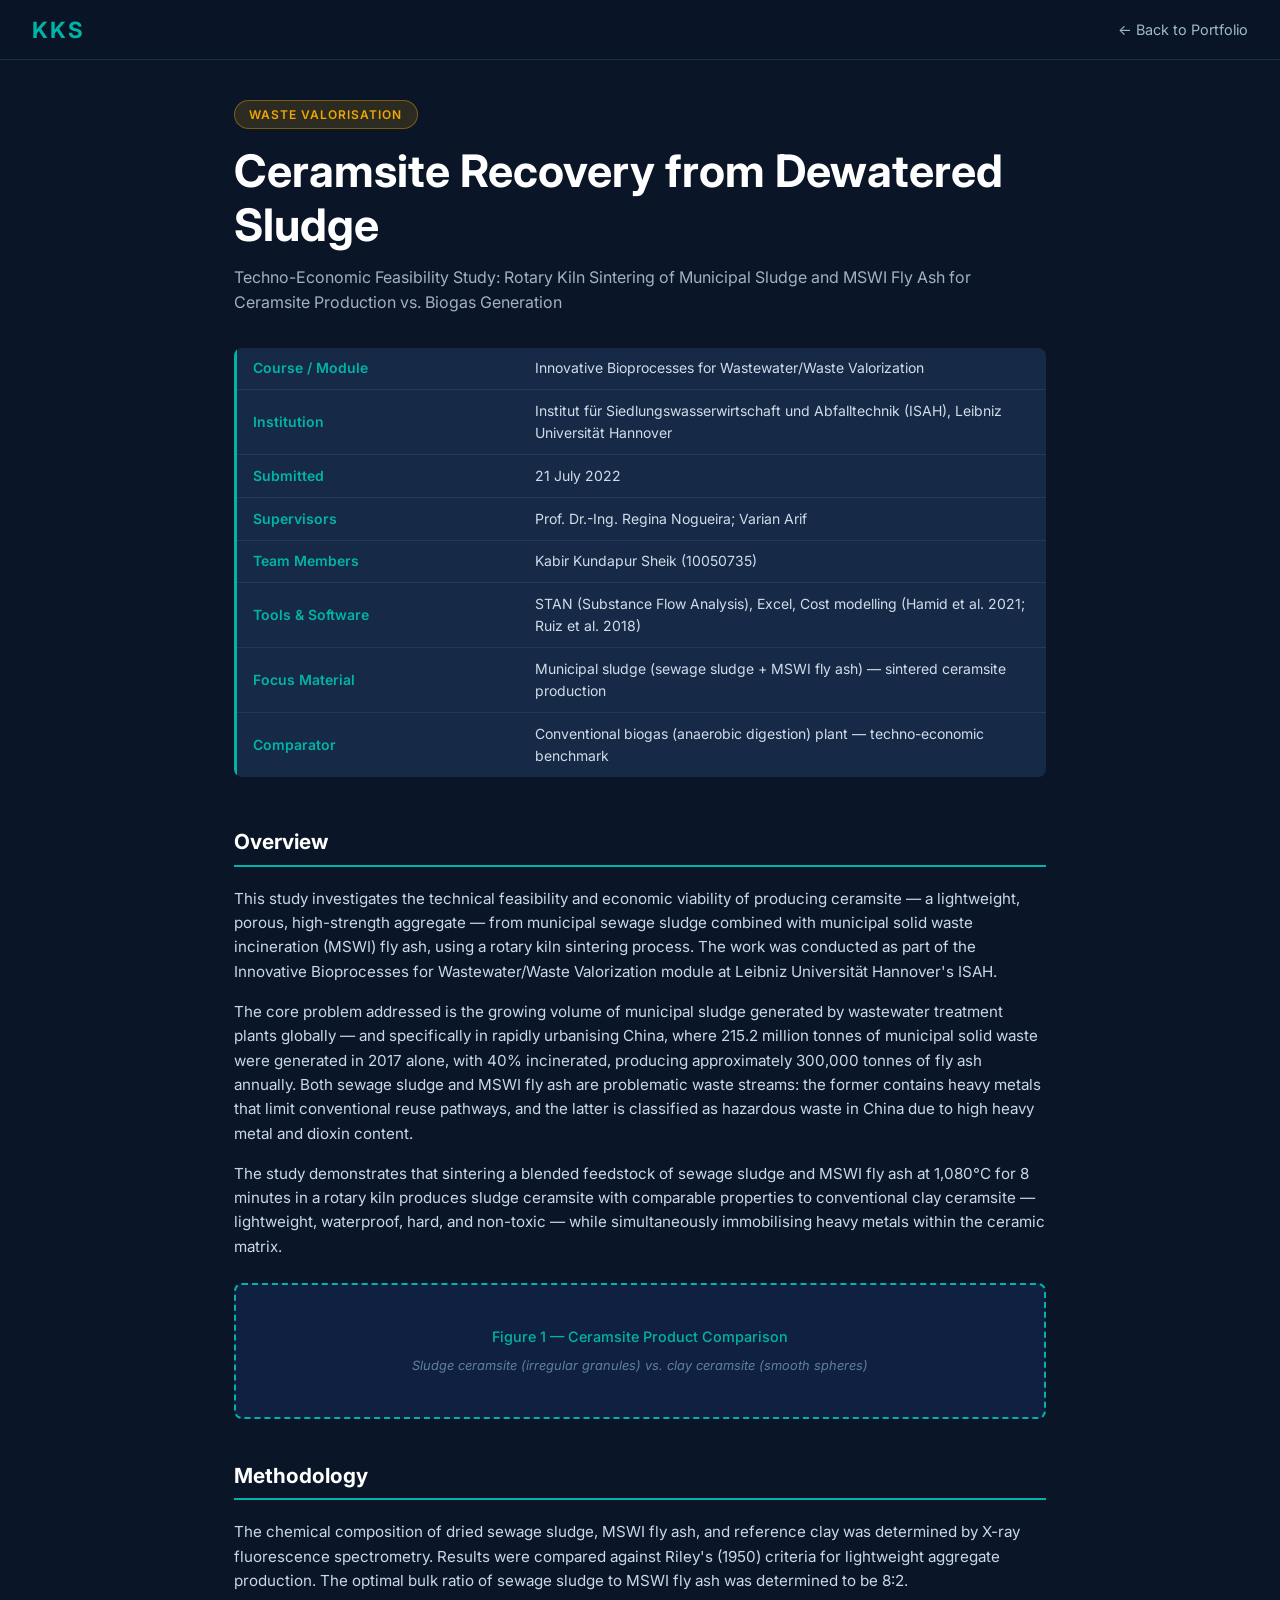
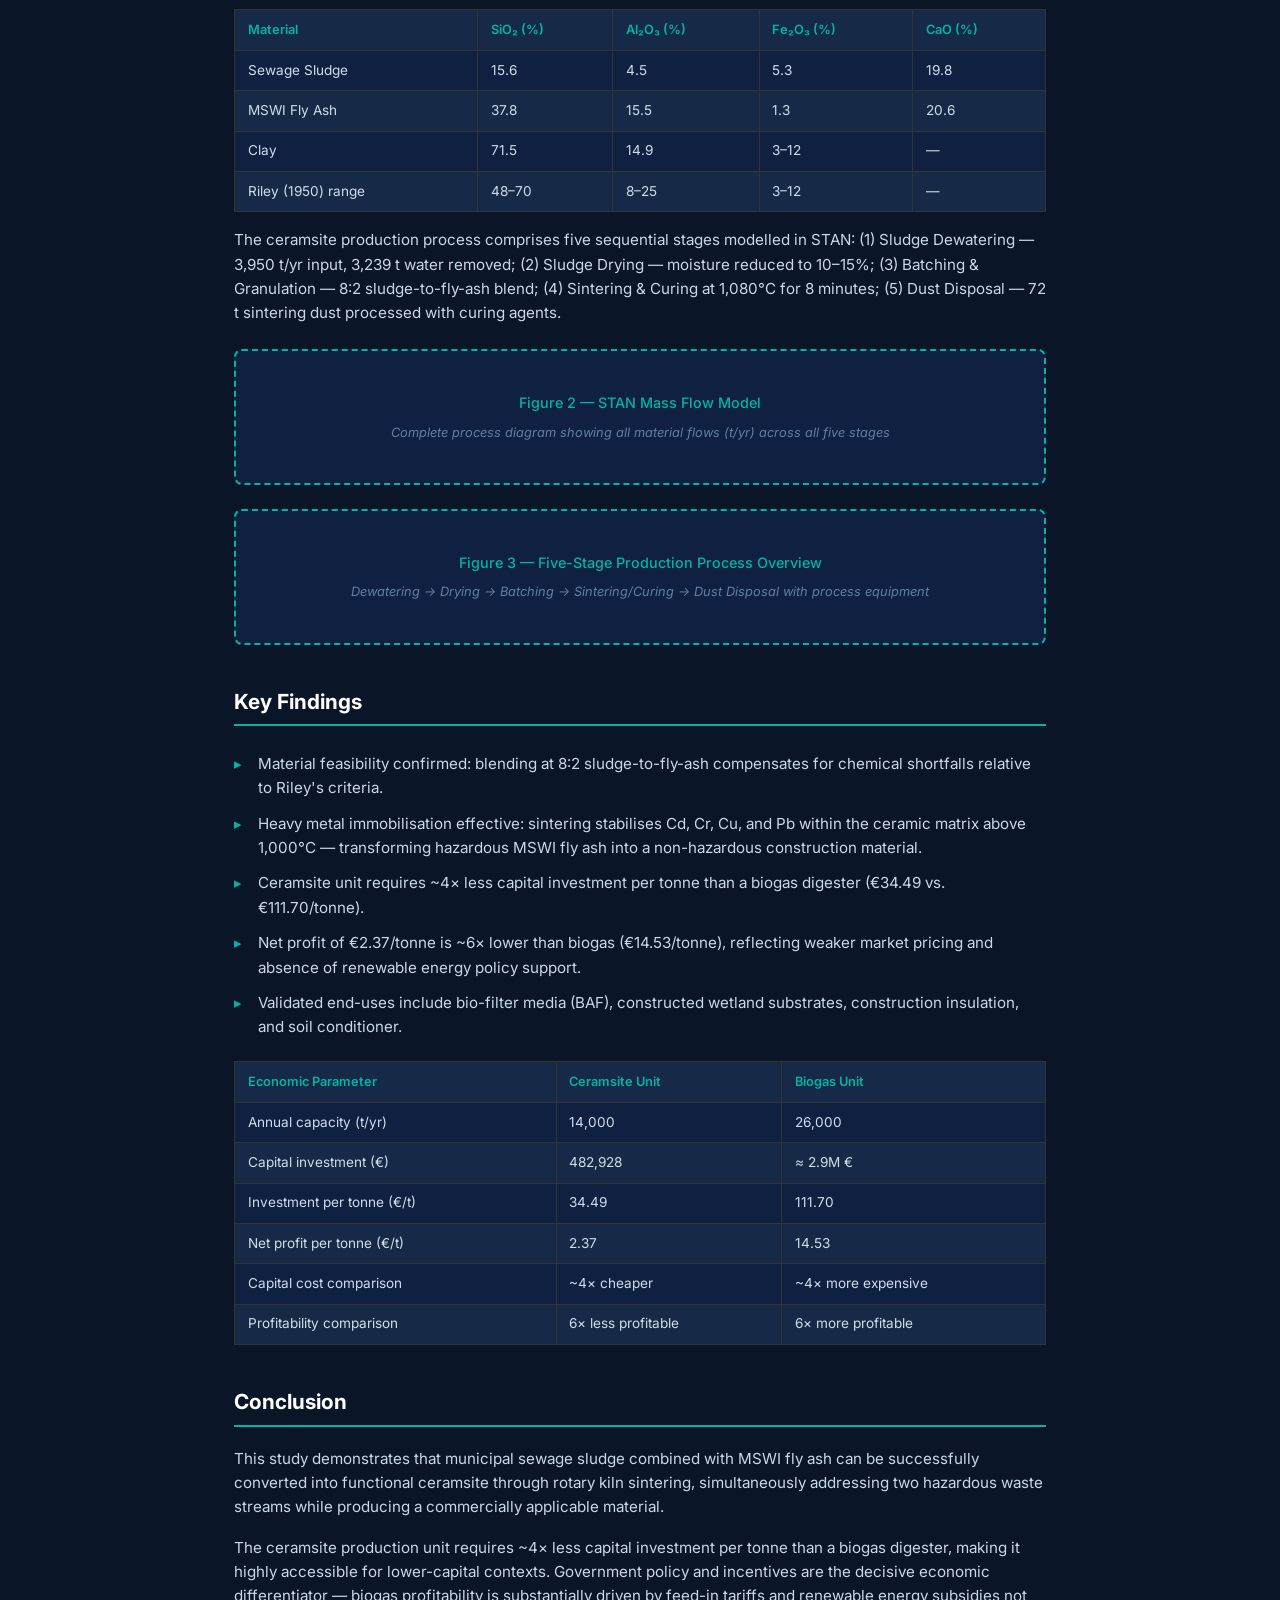
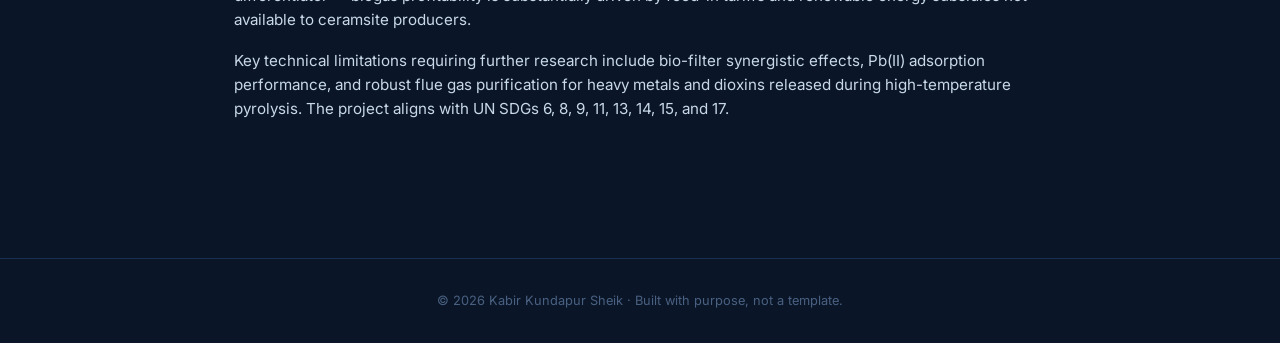
==== ceramsite.html @ ed8a861b "add 8 project detail pages" ====
<!DOCTYPE html>
<html lang="en">
<head>
<meta charset="UTF-8">
<meta name="viewport" content="width=device-width, initial-scale=1.0">
<title>Ceramsite Recovery from Dewatered Sludge | Kabir Kundapur Sheik</title>
<link href="https://fonts.googleapis.com/css2?family=Inter:wght@300;400;500;600;700&display=swap" rel="stylesheet">
<style>
*,*::before,*::after{box-sizing:border-box;margin:0;padding:0}
body{background:#0a1628;color:#fff;font-family:'Inter',sans-serif;line-height:1.6}
nav{position:fixed;top:0;left:0;right:0;z-index:100;background:rgba(10,22,40,0.96);backdrop-filter:blur(10px);border-bottom:1px solid #1a3050;display:flex;align-items:center;justify-content:space-between;padding:0 2rem;height:60px}
.nav-logo{color:#00b4a6;font-size:1.4rem;font-weight:700;text-decoration:none;letter-spacing:2px}
.nav-back{color:#a0b8cc;text-decoration:none;font-size:0.9rem;transition:color .2s}
.nav-back:hover{color:#00b4a6}
main{max-width:860px;margin:0 auto;padding:100px 1.5rem 4rem}
.hero{margin-bottom:3rem}
.category-pill{display:inline-block;background:rgba(240,165,0,.15);color:#f0a500;border:1px solid rgba(240,165,0,.4);border-radius:20px;padding:.25rem .9rem;font-size:.75rem;font-weight:600;text-transform:uppercase;letter-spacing:1px;margin-bottom:1rem}
.hero h1{font-size:clamp(1.8rem,4vw,2.8rem);font-weight:700;line-height:1.2;margin-bottom:.75rem}
.hero .subtitle{color:#a0b0c5;font-size:1rem;margin-bottom:2rem;line-height:1.6}
.meta-table{width:100%;border-collapse:collapse;background:#162947;border-radius:8px;overflow:hidden}
.meta-table tr{border-bottom:1px solid #1e3a5f}
.meta-table tr:last-child{border-bottom:none}
.meta-table td{padding:.6rem 1rem;font-size:.875rem}
.meta-table td:first-child{color:#00b4a6;font-weight:600;border-left:3px solid #00b4a6;width:35%;white-space:nowrap}
.meta-table td:last-child{color:#d0dde8}
.section{margin-bottom:2.5rem}
.section h2{font-size:1.3rem;font-weight:700;color:#fff;border-bottom:2px solid #00b4a6;padding-bottom:.4rem;margin-bottom:1.25rem}
.section p{color:#c8d8e8;margin-bottom:1rem;font-size:.95rem}
ul.project-list{list-style:none;padding:0}
ul.project-list li{color:#c8d8e8;font-size:.95rem;padding:.35rem 0 .35rem 1.5rem;position:relative}
ul.project-list li::before{content:'▸';color:#00b4a6;position:absolute;left:0}
.data-table-wrap{overflow-x:auto;margin:1rem 0}
.data-table{width:100%;border-collapse:collapse;min-width:420px}
.data-table th{background:#162947;color:#00b4a6;font-size:.8rem;font-weight:600;padding:.6rem .8rem;text-align:left;border:1px solid #333}
.data-table td{background:#0f2040;color:#d0dde8;font-size:.85rem;padding:.55rem .8rem;border:1px solid #333}
.data-table tr:nth-child(even) td{background:#162947}
.img-placeholder{background:#0f2040;border:2px dashed #00b4a6;border-radius:8px;padding:2.5rem 1rem;text-align:center;margin:1.5rem 0}
.img-placeholder .fig-label{color:#00b4a6;font-size:.9rem;font-weight:500}
.img-placeholder .fig-caption{color:#6080a0;font-size:.8rem;font-style:italic;margin-top:.5rem}
footer{text-align:center;color:#4a6080;font-size:.8rem;padding:2rem 1rem;border-top:1px solid #1a3050;margin-top:2rem}
@media(max-width:600px){nav{padding:0 1rem}main{padding:80px 1rem 3rem}.meta-table td:first-child{width:42%;white-space:normal}}
</style>
</head>
<body>
<nav>
  <a href="index.html" class="nav-logo">KKS</a>
  <a href="index.html" class="nav-back">← Back to Portfolio</a>
</nav>
<main>
  <div class="hero">
    <div class="category-pill">Waste Valorisation</div>
    <h1>Ceramsite Recovery from Dewatered Sludge</h1>
    <p class="subtitle">Techno-Economic Feasibility Study: Rotary Kiln Sintering of Municipal Sludge and MSWI Fly Ash for Ceramsite Production vs. Biogas Generation</p>
    <table class="meta-table">
      <tr><td>Course / Module</td><td>Innovative Bioprocesses for Wastewater/Waste Valorization</td></tr>
      <tr><td>Institution</td><td>Institut für Siedlungswasserwirtschaft und Abfalltechnik (ISAH), Leibniz Universität Hannover</td></tr>
      <tr><td>Submitted</td><td>21 July 2022</td></tr>
      <tr><td>Supervisors</td><td>Prof. Dr.-Ing. Regina Nogueira; Varian Arif</td></tr>
      <tr><td>Team Members</td><td>Kabir Kundapur Sheik (10050735)</td></tr>
      <tr><td>Tools &amp; Software</td><td>STAN (Substance Flow Analysis), Excel, Cost modelling (Hamid et al. 2021; Ruiz et al. 2018)</td></tr>
      <tr><td>Focus Material</td><td>Municipal sludge (sewage sludge + MSWI fly ash) — sintered ceramsite production</td></tr>
      <tr><td>Comparator</td><td>Conventional biogas (anaerobic digestion) plant — techno-economic benchmark</td></tr>
    </table>
  </div>

  <div class="section">
    <h2>Overview</h2>
    <p>This study investigates the technical feasibility and economic viability of producing ceramsite — a lightweight, porous, high-strength aggregate — from municipal sewage sludge combined with municipal solid waste incineration (MSWI) fly ash, using a rotary kiln sintering process. The work was conducted as part of the Innovative Bioprocesses for Wastewater/Waste Valorization module at Leibniz Universität Hannover's ISAH.</p>
    <p>The core problem addressed is the growing volume of municipal sludge generated by wastewater treatment plants globally — and specifically in rapidly urbanising China, where 215.2 million tonnes of municipal solid waste were generated in 2017 alone, with 40% incinerated, producing approximately 300,000 tonnes of fly ash annually. Both sewage sludge and MSWI fly ash are problematic waste streams: the former contains heavy metals that limit conventional reuse pathways, and the latter is classified as hazardous waste in China due to high heavy metal and dioxin content.</p>
    <p>The study demonstrates that sintering a blended feedstock of sewage sludge and MSWI fly ash at 1,080°C for 8 minutes in a rotary kiln produces sludge ceramsite with comparable properties to conventional clay ceramsite — lightweight, waterproof, hard, and non-toxic — while simultaneously immobilising heavy metals within the ceramic matrix.</p>
    <div class="img-placeholder">
      <div class="fig-label">Figure 1 — Ceramsite Product Comparison</div>
      <div class="fig-caption">Sludge ceramsite (irregular granules) vs. clay ceramsite (smooth spheres)</div>
    </div>
  </div>

  <div class="section">
    <h2>Methodology</h2>
    <p>The chemical composition of dried sewage sludge, MSWI fly ash, and reference clay was determined by X-ray fluorescence spectrometry. Results were compared against Riley's (1950) criteria for lightweight aggregate production. The optimal bulk ratio of sewage sludge to MSWI fly ash was determined to be 8:2.</p>

    <div class="data-table-wrap">
      <table class="data-table">
        <thead>
          <tr><th>Material</th><th>SiO₂ (%)</th><th>Al₂O₃ (%)</th><th>Fe₂O₃ (%)</th><th>CaO (%)</th></tr>
        </thead>
        <tbody>
          <tr><td>Sewage Sludge</td><td>15.6</td><td>4.5</td><td>5.3</td><td>19.8</td></tr>
          <tr><td>MSWI Fly Ash</td><td>37.8</td><td>15.5</td><td>1.3</td><td>20.6</td></tr>
          <tr><td>Clay</td><td>71.5</td><td>14.9</td><td>3–12</td><td>—</td></tr>
          <tr><td>Riley (1950) range</td><td>48–70</td><td>8–25</td><td>3–12</td><td>—</td></tr>
        </tbody>
      </table>
    </div>

    <p>The ceramsite production process comprises five sequential stages modelled in STAN: (1) Sludge Dewatering — 3,950 t/yr input, 3,239 t water removed; (2) Sludge Drying — moisture reduced to 10–15%; (3) Batching &amp; Granulation — 8:2 sludge-to-fly-ash blend; (4) Sintering &amp; Curing at 1,080°C for 8 minutes; (5) Dust Disposal — 72 t sintering dust processed with curing agents.</p>

    <div class="img-placeholder">
      <div class="fig-label">Figure 2 — STAN Mass Flow Model</div>
      <div class="fig-caption">Complete process diagram showing all material flows (t/yr) across all five stages</div>
    </div>
    <div class="img-placeholder">
      <div class="fig-label">Figure 3 — Five-Stage Production Process Overview</div>
      <div class="fig-caption">Dewatering → Drying → Batching → Sintering/Curing → Dust Disposal with process equipment</div>
    </div>
  </div>

  <div class="section">
    <h2>Key Findings</h2>
    <ul class="project-list">
      <li>Material feasibility confirmed: blending at 8:2 sludge-to-fly-ash compensates for chemical shortfalls relative to Riley's criteria.</li>
      <li>Heavy metal immobilisation effective: sintering stabilises Cd, Cr, Cu, and Pb within the ceramic matrix above 1,000°C — transforming hazardous MSWI fly ash into a non-hazardous construction material.</li>
      <li>Ceramsite unit requires ~4× less capital investment per tonne than a biogas digester (€34.49 vs. €111.70/tonne).</li>
      <li>Net profit of €2.37/tonne is ~6× lower than biogas (€14.53/tonne), reflecting weaker market pricing and absence of renewable energy policy support.</li>
      <li>Validated end-uses include bio-filter media (BAF), constructed wetland substrates, construction insulation, and soil conditioner.</li>
    </ul>

    <div class="data-table-wrap">
      <table class="data-table">
        <thead>
          <tr><th>Economic Parameter</th><th>Ceramsite Unit</th><th>Biogas Unit</th></tr>
        </thead>
        <tbody>
          <tr><td>Annual capacity (t/yr)</td><td>14,000</td><td>26,000</td></tr>
          <tr><td>Capital investment (€)</td><td>482,928</td><td>≈ 2.9M €</td></tr>
          <tr><td>Investment per tonne (€/t)</td><td>34.49</td><td>111.70</td></tr>
          <tr><td>Net profit per tonne (€/t)</td><td>2.37</td><td>14.53</td></tr>
          <tr><td>Capital cost comparison</td><td>~4× cheaper</td><td>~4× more expensive</td></tr>
          <tr><td>Profitability comparison</td><td>6× less profitable</td><td>6× more profitable</td></tr>
        </tbody>
      </table>
    </div>
  </div>

  <div class="section">
    <h2>Conclusion</h2>
    <p>This study demonstrates that municipal sewage sludge combined with MSWI fly ash can be successfully converted into functional ceramsite through rotary kiln sintering, simultaneously addressing two hazardous waste streams while producing a commercially applicable material.</p>
    <p>The ceramsite production unit requires ~4× less capital investment per tonne than a biogas digester, making it highly accessible for lower-capital contexts. Government policy and incentives are the decisive economic differentiator — biogas profitability is substantially driven by feed-in tariffs and renewable energy subsidies not available to ceramsite producers.</p>
    <p>Key technical limitations requiring further research include bio-filter synergistic effects, Pb(II) adsorption performance, and robust flue gas purification for heavy metals and dioxins released during high-temperature pyrolysis. The project aligns with UN SDGs 6, 8, 9, 11, 13, 14, 15, and 17.</p>
  </div>
</main>
<footer>© 2026 Kabir Kundapur Sheik · Built with purpose, not a template.</footer>
</body>
</html>
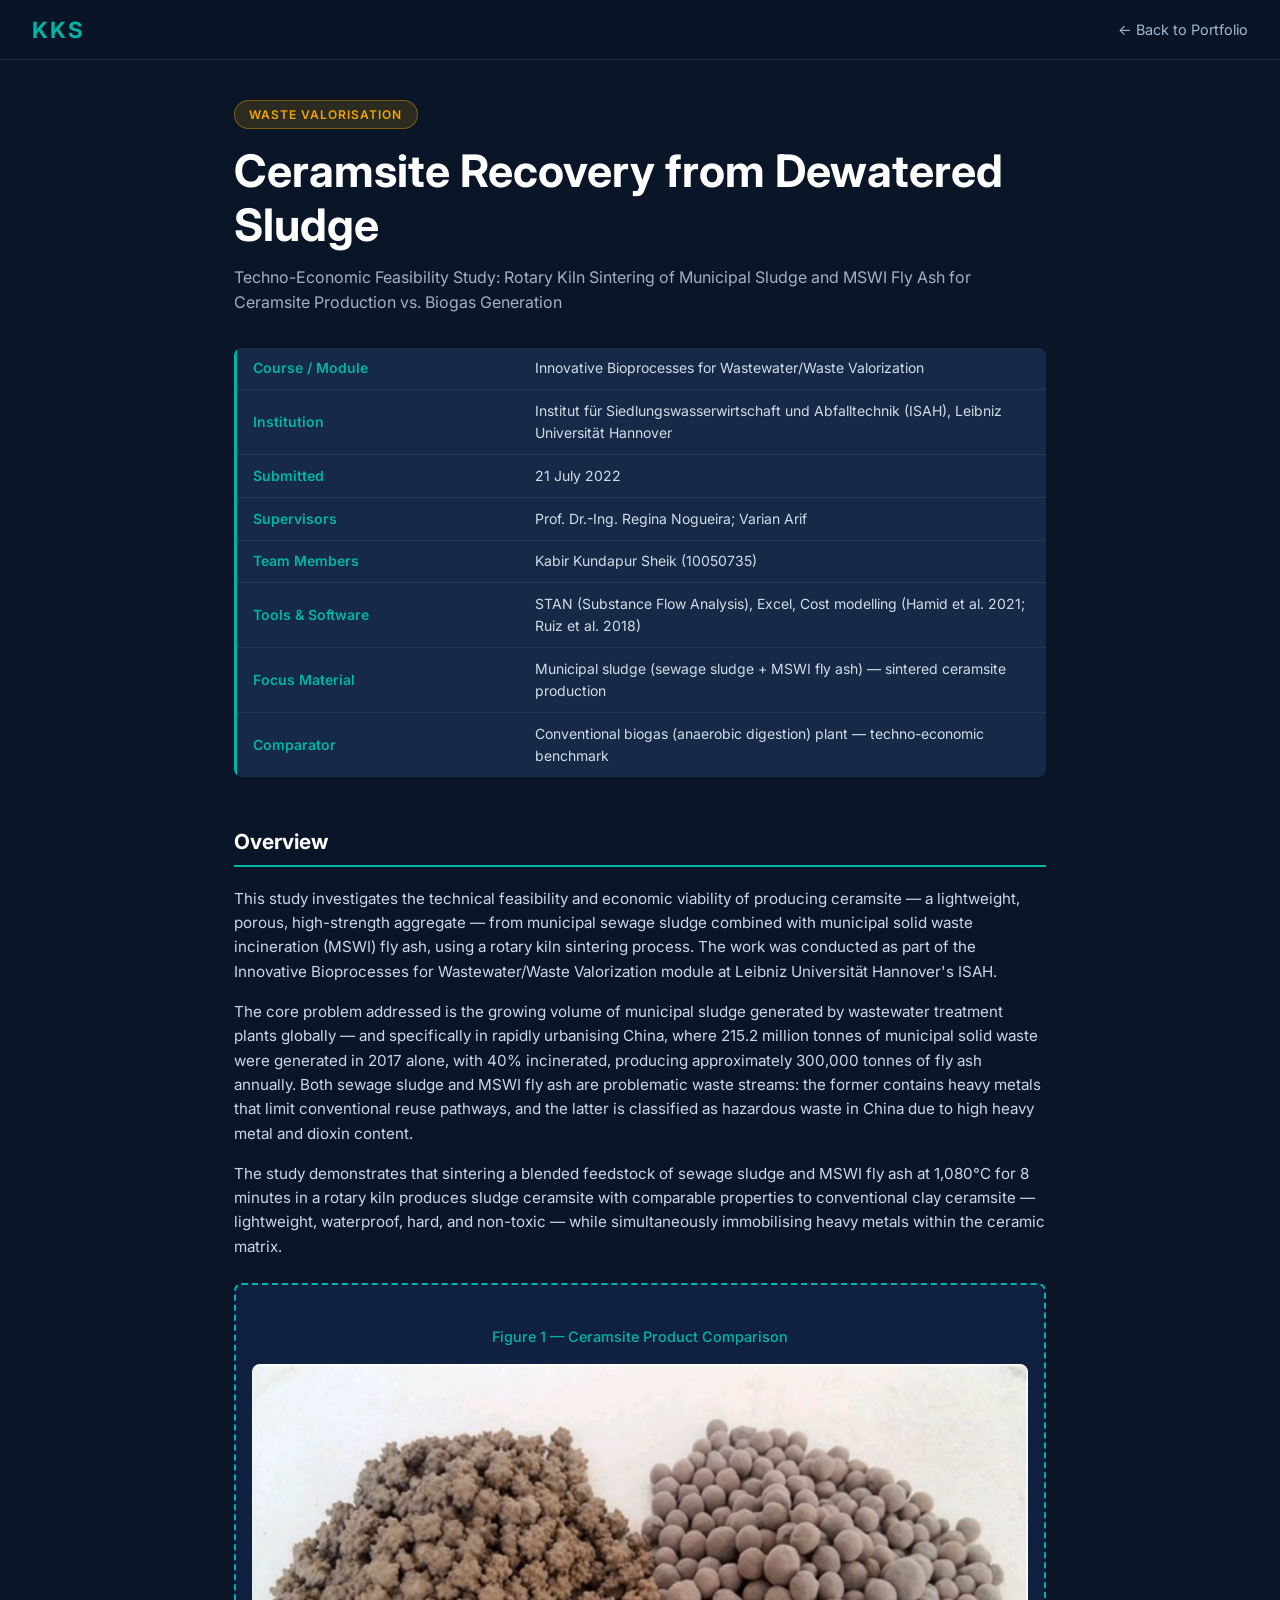
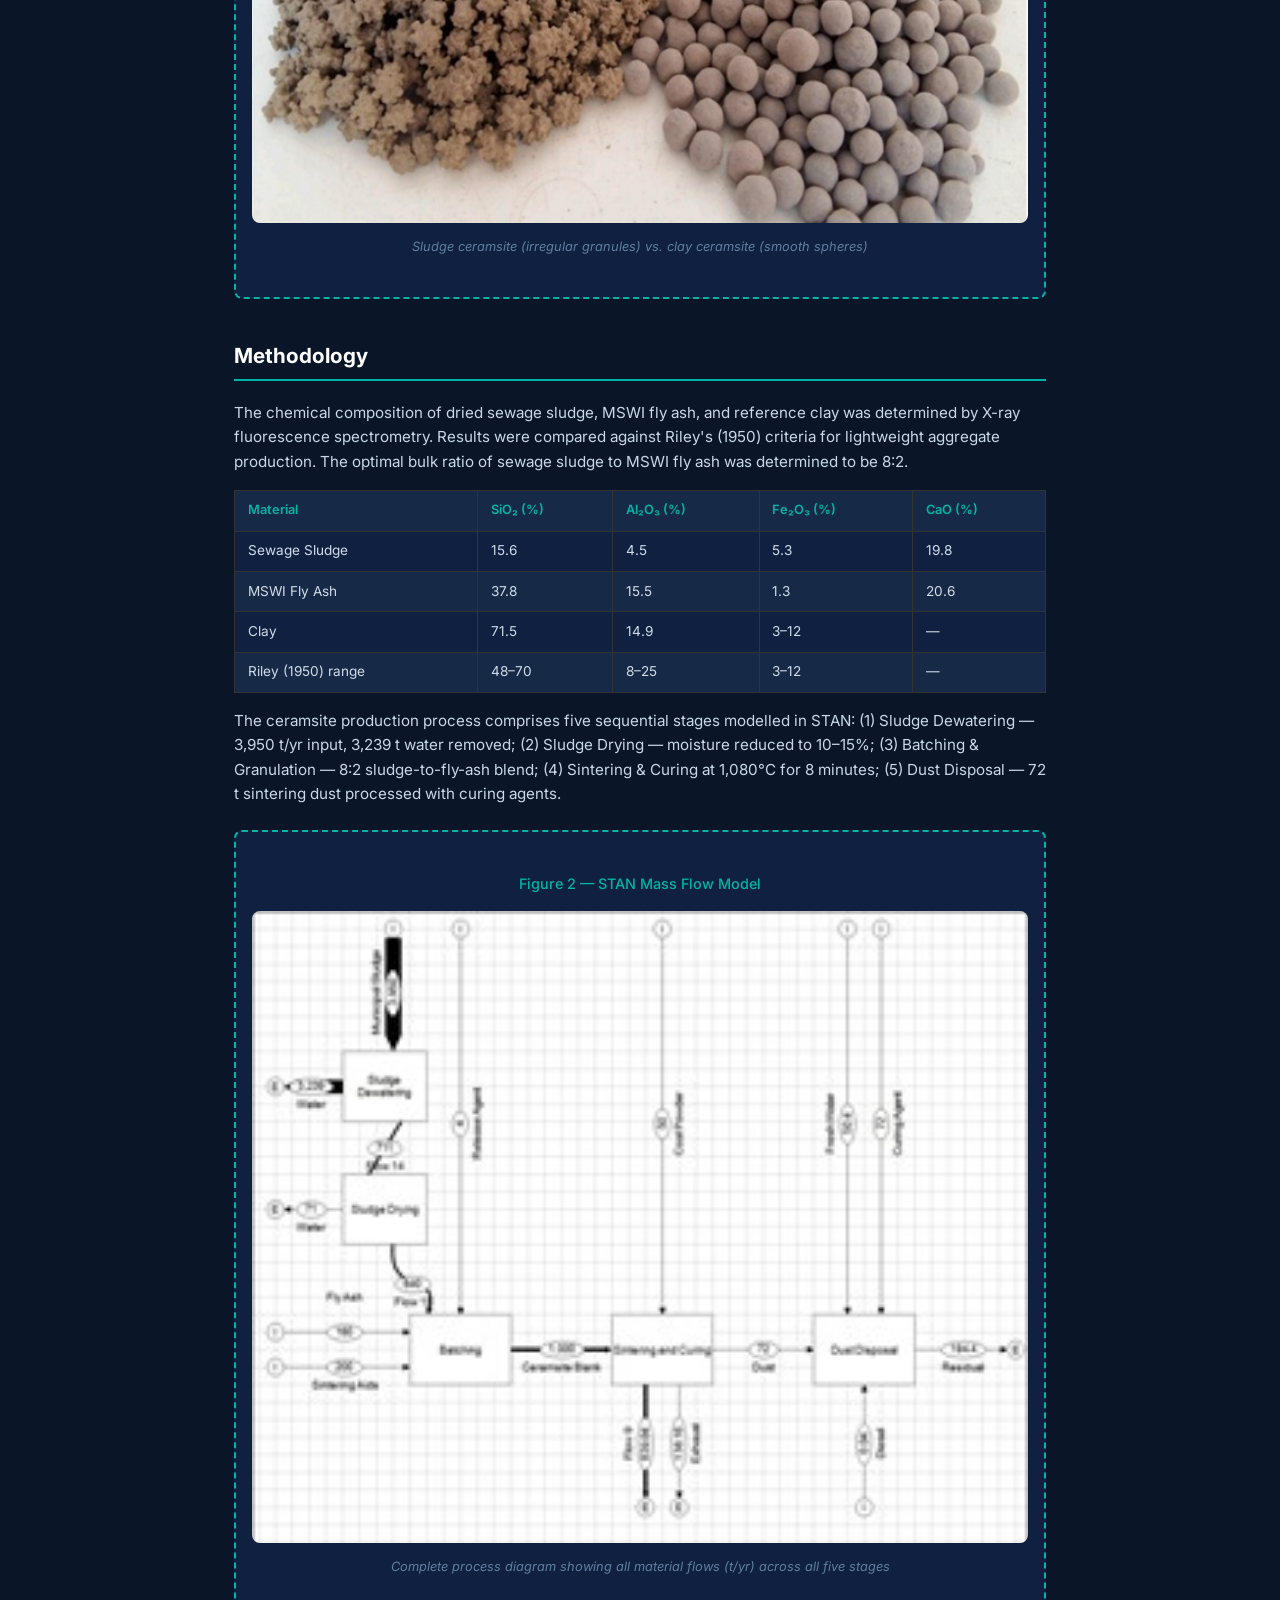
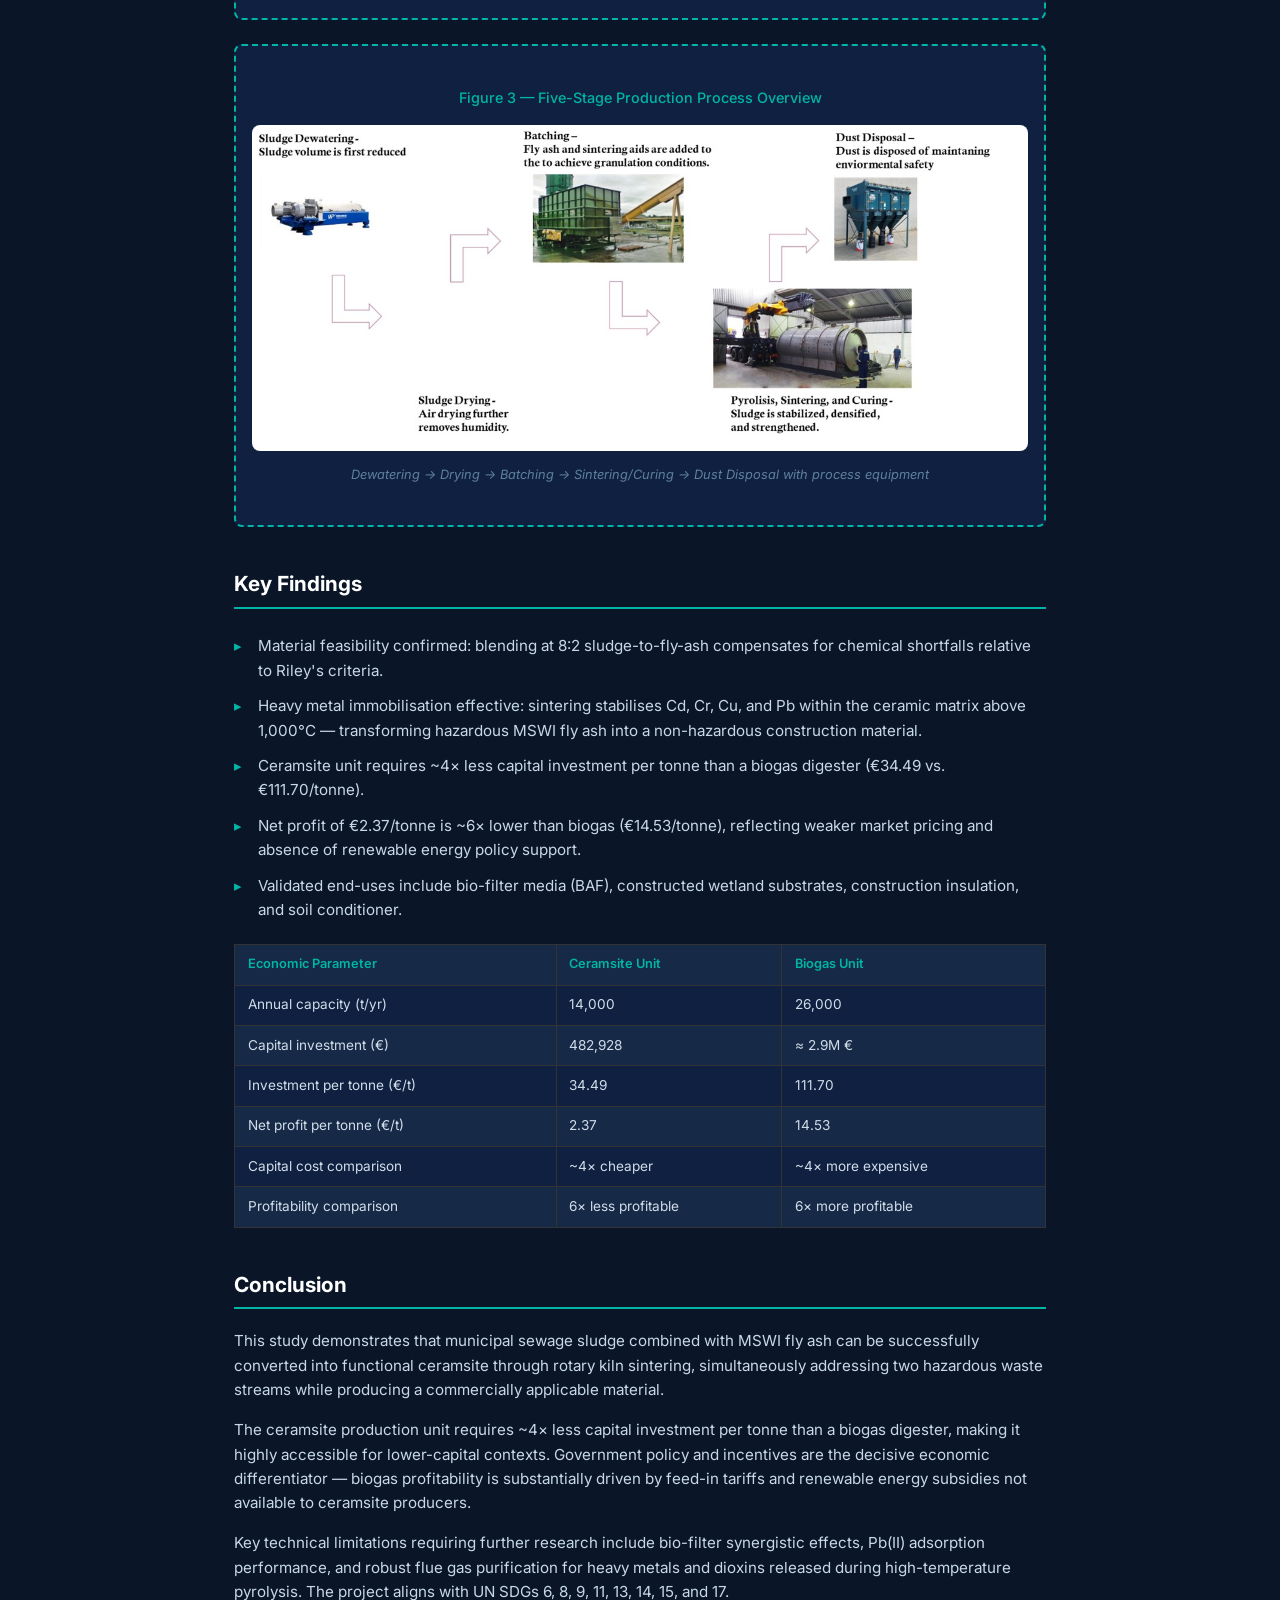
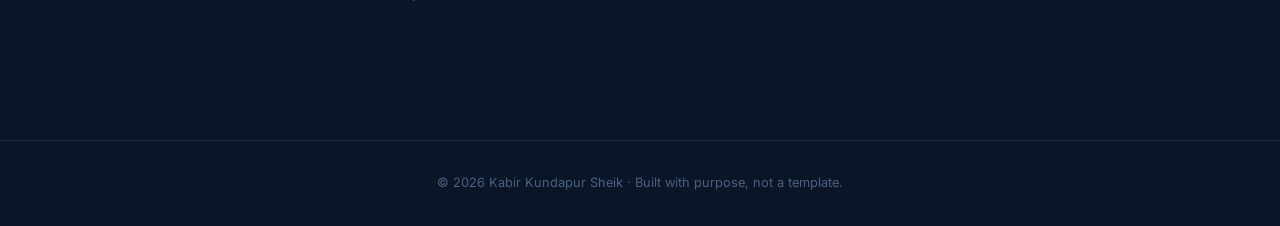
==== commit cbfbe900: "add real image tags to project pages" ====
--- a/ceramsite.html
+++ b/ceramsite.html
@@ -69,7 +69,9 @@
     <p>The core problem addressed is the growing volume of municipal sludge generated by wastewater treatment plants globally — and specifically in rapidly urbanising China, where 215.2 million tonnes of municipal solid waste were generated in 2017 alone, with 40% incinerated, producing approximately 300,000 tonnes of fly ash annually. Both sewage sludge and MSWI fly ash are problematic waste streams: the former contains heavy metals that limit conventional reuse pathways, and the latter is classified as hazardous waste in China due to high heavy metal and dioxin content.</p>
     <p>The study demonstrates that sintering a blended feedstock of sewage sludge and MSWI fly ash at 1,080°C for 8 minutes in a rotary kiln produces sludge ceramsite with comparable properties to conventional clay ceramsite — lightweight, waterproof, hard, and non-toxic — while simultaneously immobilising heavy metals within the ceramic matrix.</p>
     <div class="img-placeholder">
-      <div class="fig-label">Figure 1 — Ceramsite Product Comparison</div>
+      <div class="fig-label">Figure 1 — Ceramsite Product Comparison
+      <img src="images/ceramsite/fig1.jpg" alt="Figure 1" style="width:100%;border-radius:8px;margin-top:1rem;">
+    </div>
       <div class="fig-caption">Sludge ceramsite (irregular granules) vs. clay ceramsite (smooth spheres)</div>
     </div>
   </div>
@@ -95,11 +97,15 @@
     <p>The ceramsite production process comprises five sequential stages modelled in STAN: (1) Sludge Dewatering — 3,950 t/yr input, 3,239 t water removed; (2) Sludge Drying — moisture reduced to 10–15%; (3) Batching &amp; Granulation — 8:2 sludge-to-fly-ash blend; (4) Sintering &amp; Curing at 1,080°C for 8 minutes; (5) Dust Disposal — 72 t sintering dust processed with curing agents.</p>
 
     <div class="img-placeholder">
-      <div class="fig-label">Figure 2 — STAN Mass Flow Model</div>
+      <div class="fig-label">Figure 2 — STAN Mass Flow Model
+      <img src="images/ceramsite/fig2.jpg" alt="Figure 2" style="width:100%;border-radius:8px;margin-top:1rem;">
+    </div>
       <div class="fig-caption">Complete process diagram showing all material flows (t/yr) across all five stages</div>
     </div>
     <div class="img-placeholder">
-      <div class="fig-label">Figure 3 — Five-Stage Production Process Overview</div>
+      <div class="fig-label">Figure 3 — Five-Stage Production Process Overview
+      <img src="images/ceramsite/fig3.jpg" alt="Figure 3" style="width:100%;border-radius:8px;margin-top:1rem;">
+    </div>
       <div class="fig-caption">Dewatering → Drying → Batching → Sintering/Curing → Dust Disposal with process equipment</div>
     </div>
   </div>
